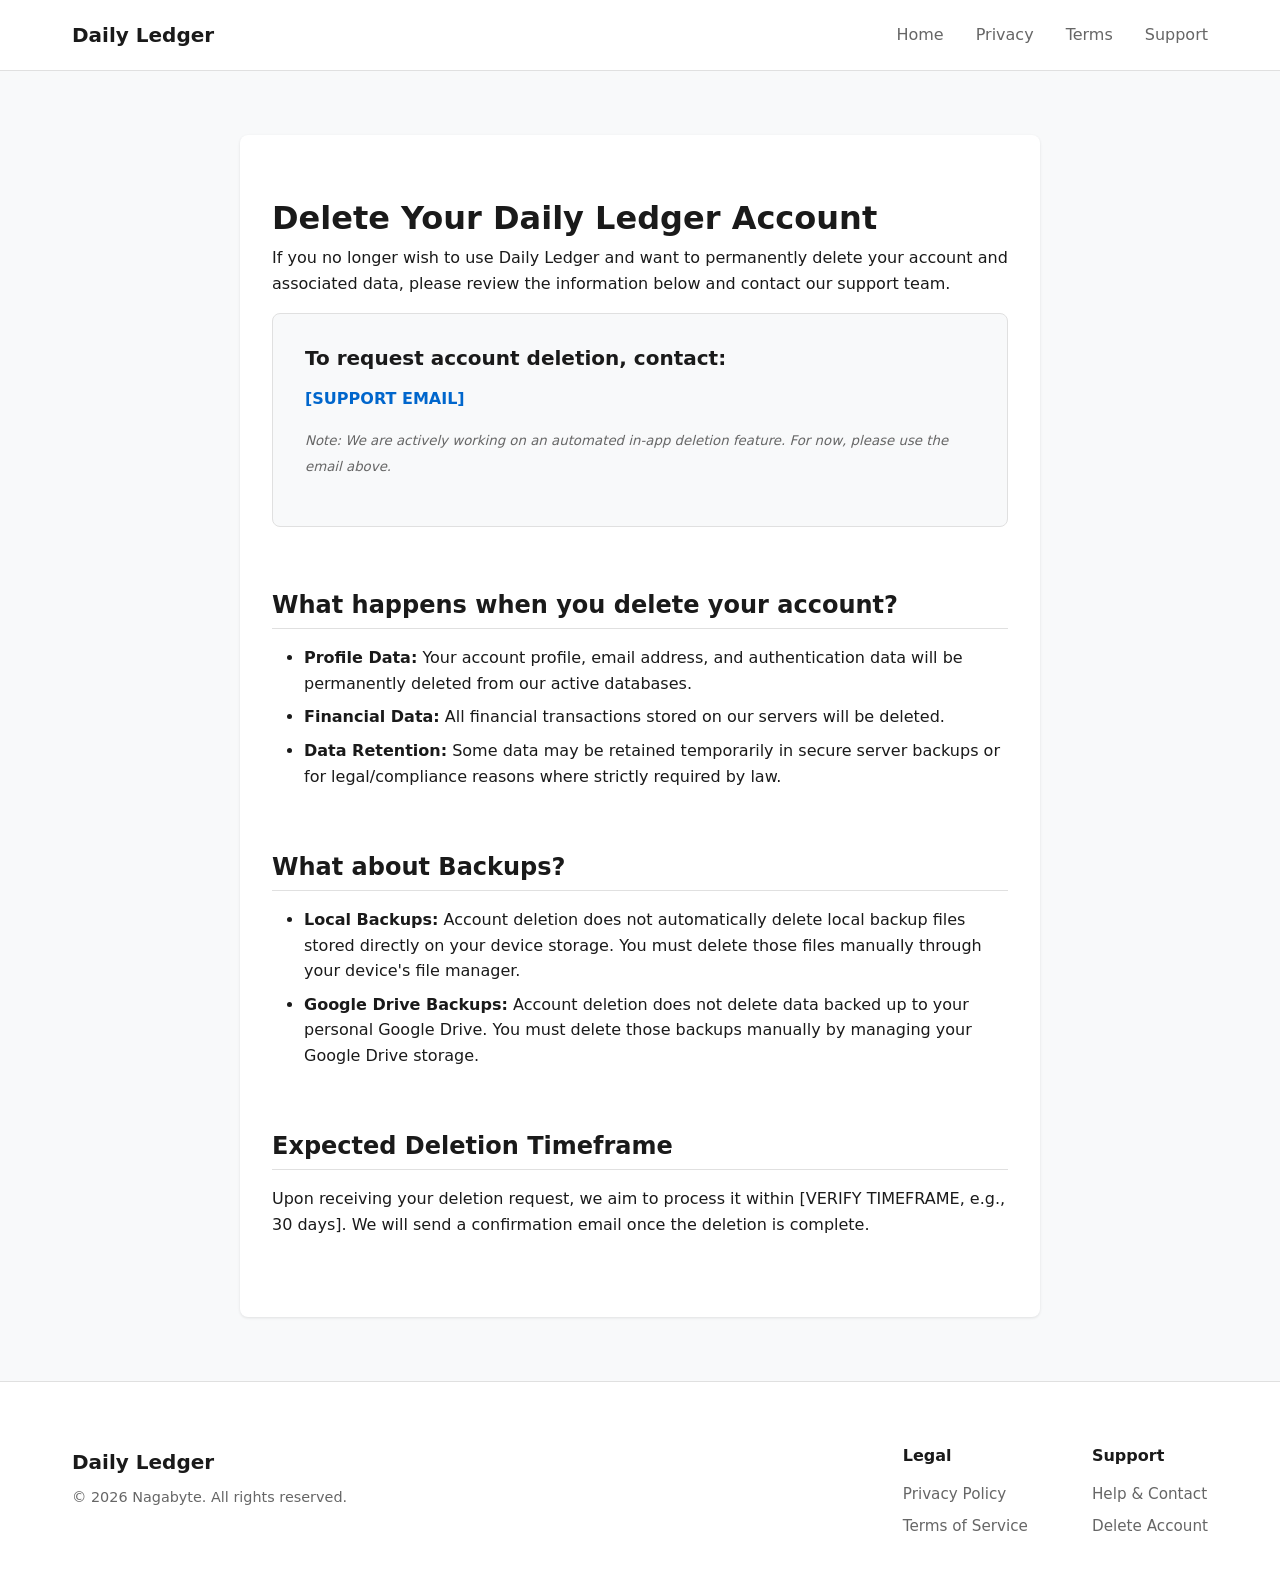
==== delete-account/index.html @ 7e6580b1 "first commit" ====
<!DOCTYPE html>
<html lang="en">
<head>
    <meta charset="UTF-8">
    <meta name="viewport" content="width=device-width, initial-scale=1.0">
    <title>Delete Your Daily Ledger Account</title>
    <meta name="description" content="Instructions for deleting your Daily Ledger account.">
    <link rel="stylesheet" href="/assets/css/style.css">
</head>
<body>
    <header class="header">
        <div class="container header-content">
            <a href="/" class="logo">Daily Ledger</a>
            <nav class="nav-desktop">
                <a href="/">Home</a>
                <a href="/privacy/">Privacy</a>
                <a href="/terms/">Terms</a>
                <a href="/support/">Support</a>
            </nav>
            <button class="mobile-menu-btn" aria-label="Toggle menu" id="mobile-menu-btn">
                <svg width="24" height="24" viewBox="0 0 24 24" fill="none" stroke="currentColor" stroke-width="2" stroke-linecap="round" stroke-linejoin="round"><line x1="3" y1="12" x2="21" y2="12"></line><line x1="3" y1="6" x2="21" y2="6"></line><line x1="3" y1="18" x2="21" y2="18"></line></svg>
            </button>
        </div>
        <nav class="nav-mobile" id="nav-mobile">
            <a href="/">Home</a>
            <a href="/privacy/">Privacy</a>
            <a href="/terms/">Terms</a>
            <a href="/support/">Support</a>
        </nav>
    </header>

    <main class="container">
        <article class="document-content">
            <h1>Delete Your Daily Ledger Account</h1>
            
            <p>If you no longer wish to use Daily Ledger and want to permanently delete your account and associated data, please review the information below and contact our support team.</p>
            
            <div class="contact-block">
                <h3>To request account deletion, contact:</h3>
                <p><strong><a href="mailto:[SUPPORT EMAIL]">[SUPPORT EMAIL]</a></strong></p>
                <p class="text-muted"><small><em>Note: We are actively working on an automated in-app deletion feature. For now, please use the email above.</em></small></p>
            </div>

            <h2>What happens when you delete your account?</h2>
            
            <ul>
                <li><strong>Profile Data:</strong> Your account profile, email address, and authentication data will be permanently deleted from our active databases.</li>
                <li><strong>Financial Data:</strong> All financial transactions stored on our servers will be deleted.</li>
                <li><strong>Data Retention:</strong> Some data may be retained temporarily in secure server backups or for legal/compliance reasons where strictly required by law.</li>
            </ul>

            <h2>What about Backups?</h2>
            
            <ul>
                <li><strong>Local Backups:</strong> Account deletion does not automatically delete local backup files stored directly on your device storage. You must delete those files manually through your device's file manager.</li>
                <li><strong>Google Drive Backups:</strong> Account deletion does not delete data backed up to your personal Google Drive. You must delete those backups manually by managing your Google Drive storage.</li>
            </ul>

            <h2>Expected Deletion Timeframe</h2>
            <p>Upon receiving your deletion request, we aim to process it within [VERIFY TIMEFRAME, e.g., 30 days]. We will send a confirmation email once the deletion is complete.</p>
        </article>
    </main>

    <footer class="footer">
        <div class="container footer-content">
            <div class="footer-brand">
                <div class="logo">Daily Ledger</div>
                <p class="copyright">&copy; <span id="current-year">2026</span> Nagabyte. All rights reserved.</p>
            </div>
            <div class="footer-links">
                <div class="link-group">
                    <h4>Legal</h4>
                    <a href="/privacy/">Privacy Policy</a>
                    <a href="/terms/">Terms of Service</a>
                </div>
                <div class="link-group">
                    <h4>Support</h4>
                    <a href="/support/">Help & Contact</a>
                    <a href="/delete-account/">Delete Account</a>
                </div>
            </div>
        </div>
    </footer>
    <script src="/assets/js/main.js"></script>
</body>
</html>
---- assets/css/style.css ----
:root {
    /* Color Palette */
    --primary: #0066cc;
    --primary-hover: #0052a3;
    --background: #f8f9fa;
    --surface: #ffffff;
    --text: #1a1a1a;
    --text-muted: #666666;
    --border: #e0e0e0;
    
    /* Typography */
    --font-sans: 'Inter', system-ui, -apple-system, BlinkMacSystemFont, "Segoe UI", sans-serif;
    
    /* Spacing */
    --space-sm: 0.5rem;
    --space-md: 1rem;
    --space-lg: 2rem;
    --space-xl: 4rem;
    
    /* Effects */
    --shadow-sm: 0 1px 3px rgba(0,0,0,0.1);
    --shadow-md: 0 4px 6px rgba(0,0,0,0.05);
    --radius-sm: 4px;
    --radius-md: 8px;
    --radius-lg: 16px;
}

/* Reset & Base */
* {
    box-sizing: border-box;
    margin: 0;
    padding: 0;
}

body {
    font-family: var(--font-sans);
    color: var(--text);
    background-color: var(--background);
    line-height: 1.6;
    -webkit-font-smoothing: antialiased;
    display: flex;
    flex-direction: column;
    min-height: 100vh;
}

main {
    flex: 1;
}

/* Typography */
h1, h2, h3, h4 {
    color: var(--text);
    font-weight: 600;
    line-height: 1.2;
    margin-bottom: var(--space-md);
}

h1 { font-size: 2.5rem; }
h2 { font-size: 2rem; margin-bottom: var(--space-lg); }
h3 { font-size: 1.25rem; }
p { margin-bottom: var(--space-md); }
a { color: var(--primary); text-decoration: none; }
a:hover { text-decoration: underline; }

.text-center { text-align: center; }
.text-muted { color: var(--text-muted); }

/* Layout */
.container {
    width: 100%;
    max-width: 1200px;
    margin: 0 auto;
    padding: 0 var(--space-lg);
}

.bg-surface {
    background-color: var(--surface);
}

/* Components */
.btn {
    display: inline-flex;
    align-items: center;
    justify-content: center;
    padding: 0.75rem 1.5rem;
    border-radius: var(--radius-md);
    font-weight: 500;
    text-decoration: none;
    transition: background-color 0.2s;
    cursor: pointer;
    border: none;
}

.btn:hover {
    text-decoration: none;
}

.btn-primary {
    background-color: var(--primary);
    color: white;
}

.btn-primary:hover {
    background-color: var(--primary-hover);
}

.icon {
    margin-right: 0.5rem;
}

.badge {
    background-color: var(--border);
    color: var(--text-muted);
    font-size: 0.75rem;
    padding: 0.2rem 0.5rem;
    border-radius: var(--radius-sm);
    vertical-align: middle;
}

/* Header & Navigation */
.header {
    background-color: var(--surface);
    border-bottom: 1px solid var(--border);
    position: sticky;
    top: 0;
    z-index: 100;
}

.header-content {
    display: flex;
    justify-content: space-between;
    align-items: center;
    height: 70px;
}

.logo {
    font-size: 1.25rem;
    font-weight: 700;
    color: var(--text);
    text-decoration: none;
}

.logo:hover {
    text-decoration: none;
}

.nav-desktop {
    display: flex;
    gap: var(--space-lg);
}

.nav-desktop a {
    color: var(--text-muted);
    font-weight: 500;
}

.nav-desktop a:hover {
    color: var(--text);
    text-decoration: none;
}

.mobile-menu-btn {
    display: none;
    background: none;
    border: none;
    color: var(--text);
    cursor: pointer;
    padding: 0.5rem;
}

.nav-mobile {
    display: none;
    background-color: var(--surface);
    border-top: 1px solid var(--border);
    padding: var(--space-md);
}

.nav-mobile.active {
    display: flex;
    flex-direction: column;
    gap: var(--space-md);
}

/* Hero Section */
.hero {
    display: grid;
    grid-template-columns: 1fr 1fr;
    gap: var(--space-xl);
    padding-top: var(--space-xl);
    padding-bottom: var(--space-xl);
    align-items: center;
}

.hero-content p {
    color: var(--text-muted);
    font-size: 1.1rem;
    margin-bottom: var(--space-lg);
}

.app-placeholder {
    width: 100%;
    max-width: 300px;
    height: 600px;
    background-color: var(--surface);
    border: 8px solid var(--text);
    border-radius: 40px;
    margin: 0 auto;
    box-shadow: var(--shadow-md);
    position: relative;
}

.app-placeholder-screen {
    position: absolute;
    top: 2%;
    left: 2%;
    right: 2%;
    bottom: 2%;
    background-color: var(--background);
    border-radius: 32px;
}

/* Features Grid */
.features {
    padding: var(--space-xl) 0;
}

.feature-grid {
    display: grid;
    grid-template-columns: repeat(auto-fill, minmax(250px, 1fr));
    gap: var(--space-lg);
}

.feature-card {
    background-color: var(--background);
    padding: var(--space-lg);
    border-radius: var(--radius-lg);
    border: 1px solid var(--border);
}

.feature-icon {
    font-size: 2rem;
    margin-bottom: var(--space-md);
}

.feature-card h3 {
    margin-bottom: var(--space-sm);
}

.feature-card p {
    color: var(--text-muted);
    font-size: 0.95rem;
    margin-bottom: 0;
}

/* Document/Legal Pages */
.document-content {
    max-width: 800px;
    margin: 0 auto;
    padding: var(--space-xl) var(--space-lg);
    background-color: var(--surface);
    box-shadow: var(--shadow-sm);
    border-radius: var(--radius-md);
    margin-top: var(--space-xl);
    margin-bottom: var(--space-xl);
}

.document-content h1 {
    font-size: 2rem;
    margin-bottom: var(--space-sm);
}

.document-content .last-updated {
    color: var(--text-muted);
    margin-bottom: var(--space-xl);
    font-size: 0.9rem;
}

.document-content h2 {
    font-size: 1.5rem;
    margin-top: var(--space-xl);
    margin-bottom: var(--space-md);
    padding-bottom: var(--space-sm);
    border-bottom: 1px solid var(--border);
}

.document-content ul, .document-content ol {
    margin-bottom: var(--space-md);
    padding-left: var(--space-lg);
}

.document-content li {
    margin-bottom: var(--space-sm);
}

/* Form Styles (Support/Contact) */
.contact-block {
    background-color: var(--background);
    padding: var(--space-lg);
    border-radius: var(--radius-md);
    margin-bottom: var(--space-md);
    border: 1px solid var(--border);
}

.contact-block h3 {
    margin-top: 0;
}

/* Footer */
.footer {
    background-color: var(--surface);
    border-top: 1px solid var(--border);
    padding: var(--space-xl) 0 var(--space-lg);
    margin-top: auto;
}

.footer-content {
    display: flex;
    justify-content: space-between;
    flex-wrap: wrap;
    gap: var(--space-xl);
}

.footer-brand .logo {
    display: block;
    margin-bottom: var(--space-sm);
}

.footer-brand .copyright {
    color: var(--text-muted);
    font-size: 0.9rem;
}

.footer-links {
    display: flex;
    gap: var(--space-xl);
}

.link-group h4 {
    font-size: 1rem;
    margin-bottom: var(--space-md);
}

.link-group a {
    display: block;
    color: var(--text-muted);
    margin-bottom: var(--space-sm);
    font-size: 0.95rem;
}

.link-group a:hover {
    color: var(--text);
}

/* Responsive */
@media (max-width: 768px) {
    .nav-desktop {
        display: none;
    }
    
    .mobile-menu-btn {
        display: block;
    }
    
    .hero {
        grid-template-columns: 1fr;
        text-align: center;
        gap: var(--space-lg);
    }
    
    .hero-content h1 {
        font-size: 2rem;
    }
    
    .cta-container {
        justify-content: center;
    }
    
    .footer-content {
        flex-direction: column;
        gap: var(--space-lg);
    }
    
    .footer-links {
        flex-direction: column;
        gap: var(--space-lg);
    }
}
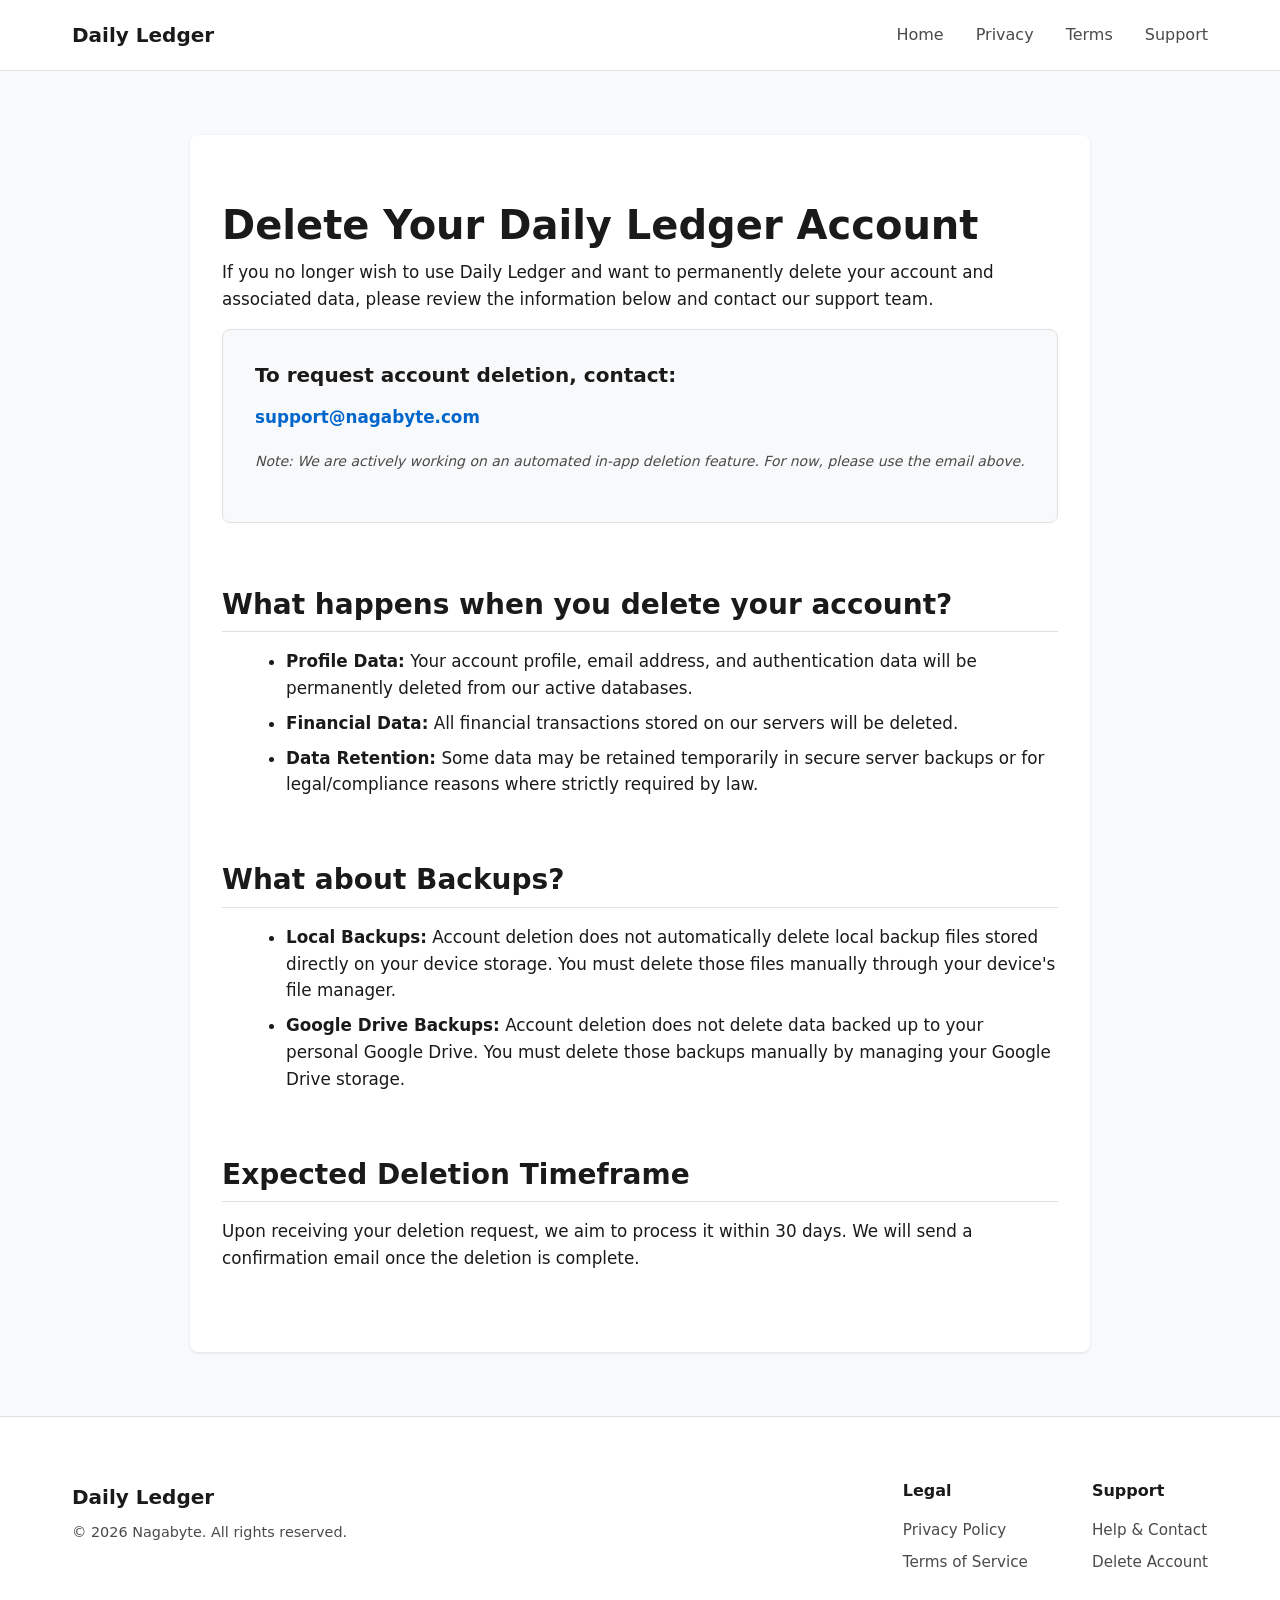
==== commit b8b9db19: "docs updated" ====
--- a/delete-account/index.html
+++ b/delete-account/index.html
@@ -5,6 +5,7 @@
     <meta name="viewport" content="width=device-width, initial-scale=1.0">
     <title>Delete Your Daily Ledger Account</title>
     <meta name="description" content="Instructions for deleting your Daily Ledger account.">
+    <link rel="canonical" href="https://dailyledger.nagabyte.com/delete-account/">
     <link rel="stylesheet" href="/assets/css/style.css">
 </head>
 <body>
@@ -37,7 +38,7 @@
             
             <div class="contact-block">
                 <h3>To request account deletion, contact:</h3>
-                <p><strong><a href="mailto:[SUPPORT EMAIL]">[SUPPORT EMAIL]</a></strong></p>
+                <p><strong><a href="mailto:support@nagabyte.com">support@nagabyte.com</a></strong></p>
                 <p class="text-muted"><small><em>Note: We are actively working on an automated in-app deletion feature. For now, please use the email above.</em></small></p>
             </div>
 
@@ -57,7 +58,7 @@
             </ul>
 
             <h2>Expected Deletion Timeframe</h2>
-            <p>Upon receiving your deletion request, we aim to process it within [VERIFY TIMEFRAME, e.g., 30 days]. We will send a confirmation email once the deletion is complete.</p>
+            <p>Upon receiving your deletion request, we aim to process it within 30 days. We will send a confirmation email once the deletion is complete.</p>
         </article>
     </main>
 
--- a/assets/css/style.css
+++ b/assets/css/style.css
@@ -5,7 +5,7 @@
     --background: #f8f9fa;
     --surface: #ffffff;
     --text: #1a1a1a;
-    --text-muted: #666666;
+    --text-muted: #4a4a4a;
     --border: #e0e0e0;
     
     /* Typography */
@@ -51,14 +51,14 @@
 h1, h2, h3, h4 {
     color: var(--text);
     font-weight: 600;
-    line-height: 1.2;
-    margin-bottom: var(--space-md);
-}
-
-h1 { font-size: 2.5rem; }
-h2 { font-size: 2rem; margin-bottom: var(--space-lg); }
+    line-height: 1.3;
+    margin-bottom: var(--space-md);
+}
+
+h1 { font-size: 2.25rem; }
+h2 { font-size: 1.75rem; margin-top: var(--space-xl); border-bottom: 1px solid var(--border); padding-bottom: 0.5rem; }
 h3 { font-size: 1.25rem; }
-p { margin-bottom: var(--space-md); }
+p { margin-bottom: var(--space-md); font-size: 1.05rem; }
 a { color: var(--primary); text-decoration: none; }
 a:hover { text-decoration: underline; }
 
@@ -154,7 +154,8 @@
     font-weight: 500;
 }
 
-.nav-desktop a:hover {
+.nav-desktop a:hover,
+.nav-desktop a.active {
     color: var(--text);
     text-decoration: none;
 }
@@ -179,6 +180,11 @@
     display: flex;
     flex-direction: column;
     gap: var(--space-md);
+}
+
+.nav-mobile a.active {
+    color: var(--primary);
+    font-weight: 600;
 }
 
 /* Hero Section */
@@ -191,6 +197,11 @@
     align-items: center;
 }
 
+.hero-content h1 {
+    border-bottom: none;
+    margin-top: 0;
+}
+
 .hero-content p {
     color: var(--text-muted);
     font-size: 1.1rem;
@@ -224,6 +235,11 @@
     padding: var(--space-xl) 0;
 }
 
+.features h2 {
+    border-bottom: none;
+    margin-top: 0;
+}
+
 .feature-grid {
     display: grid;
     grid-template-columns: repeat(auto-fill, minmax(250px, 1fr));
@@ -254,7 +270,7 @@
 
 /* Document/Legal Pages */
 .document-content {
-    max-width: 800px;
+    max-width: 900px;
     margin: 0 auto;
     padding: var(--space-xl) var(--space-lg);
     background-color: var(--surface);
@@ -265,31 +281,76 @@
 }
 
 .document-content h1 {
-    font-size: 2rem;
-    margin-bottom: var(--space-sm);
+    font-size: 2.5rem;
+    margin-bottom: var(--space-sm);
+    border-bottom: none;
+    margin-top: 0;
 }
 
 .document-content .last-updated {
     color: var(--text-muted);
     margin-bottom: var(--space-xl);
-    font-size: 0.9rem;
-}
-
-.document-content h2 {
-    font-size: 1.5rem;
-    margin-top: var(--space-xl);
-    margin-bottom: var(--space-md);
-    padding-bottom: var(--space-sm);
+    font-size: 0.95rem;
+}
+
+.document-content ul, .document-content ol {
+    margin-bottom: var(--space-md);
+    padding-left: var(--space-xl);
+}
+
+.document-content li {
+    margin-bottom: var(--space-sm);
+    font-size: 1.05rem;
+}
+
+/* Table of Contents */
+.toc {
+    background-color: var(--background);
+    padding: var(--space-md) var(--space-lg);
+    border-radius: var(--radius-md);
+    border: 1px solid var(--border);
+    margin-bottom: var(--space-xl);
+}
+
+.toc strong {
+    display: block;
+    margin-bottom: var(--space-sm);
+    font-size: 1.1rem;
+}
+
+.toc nav {
+    display: flex;
+    flex-wrap: wrap;
+    gap: 0.5rem 1rem;
+}
+
+.toc nav a {
+    font-size: 0.95rem;
+    color: var(--primary);
+}
+
+/* Tables */
+.table-responsive {
+    overflow-x: auto;
+    margin-bottom: var(--space-md);
+}
+
+.services-table {
+    width: 100%;
+    border-collapse: collapse;
+    margin-top: var(--space-sm);
+}
+
+.services-table th, 
+.services-table td {
+    padding: 0.75rem 1rem;
+    text-align: left;
     border-bottom: 1px solid var(--border);
 }
 
-.document-content ul, .document-content ol {
-    margin-bottom: var(--space-md);
-    padding-left: var(--space-lg);
-}
-
-.document-content li {
-    margin-bottom: var(--space-sm);
+.services-table th {
+    background-color: var(--background);
+    font-weight: 600;
 }
 
 /* Form Styles (Support/Contact) */
@@ -303,6 +364,7 @@
 
 .contact-block h3 {
     margin-top: 0;
+    border-bottom: none;
 }
 
 /* Footer */
@@ -384,4 +446,14 @@
         flex-direction: column;
         gap: var(--space-lg);
     }
-}
+    
+    .document-content {
+        padding: var(--space-lg) var(--space-md);
+        margin-top: var(--space-md);
+        margin-bottom: var(--space-md);
+    }
+    
+    h2 {
+        font-size: 1.5rem;
+    }
+}
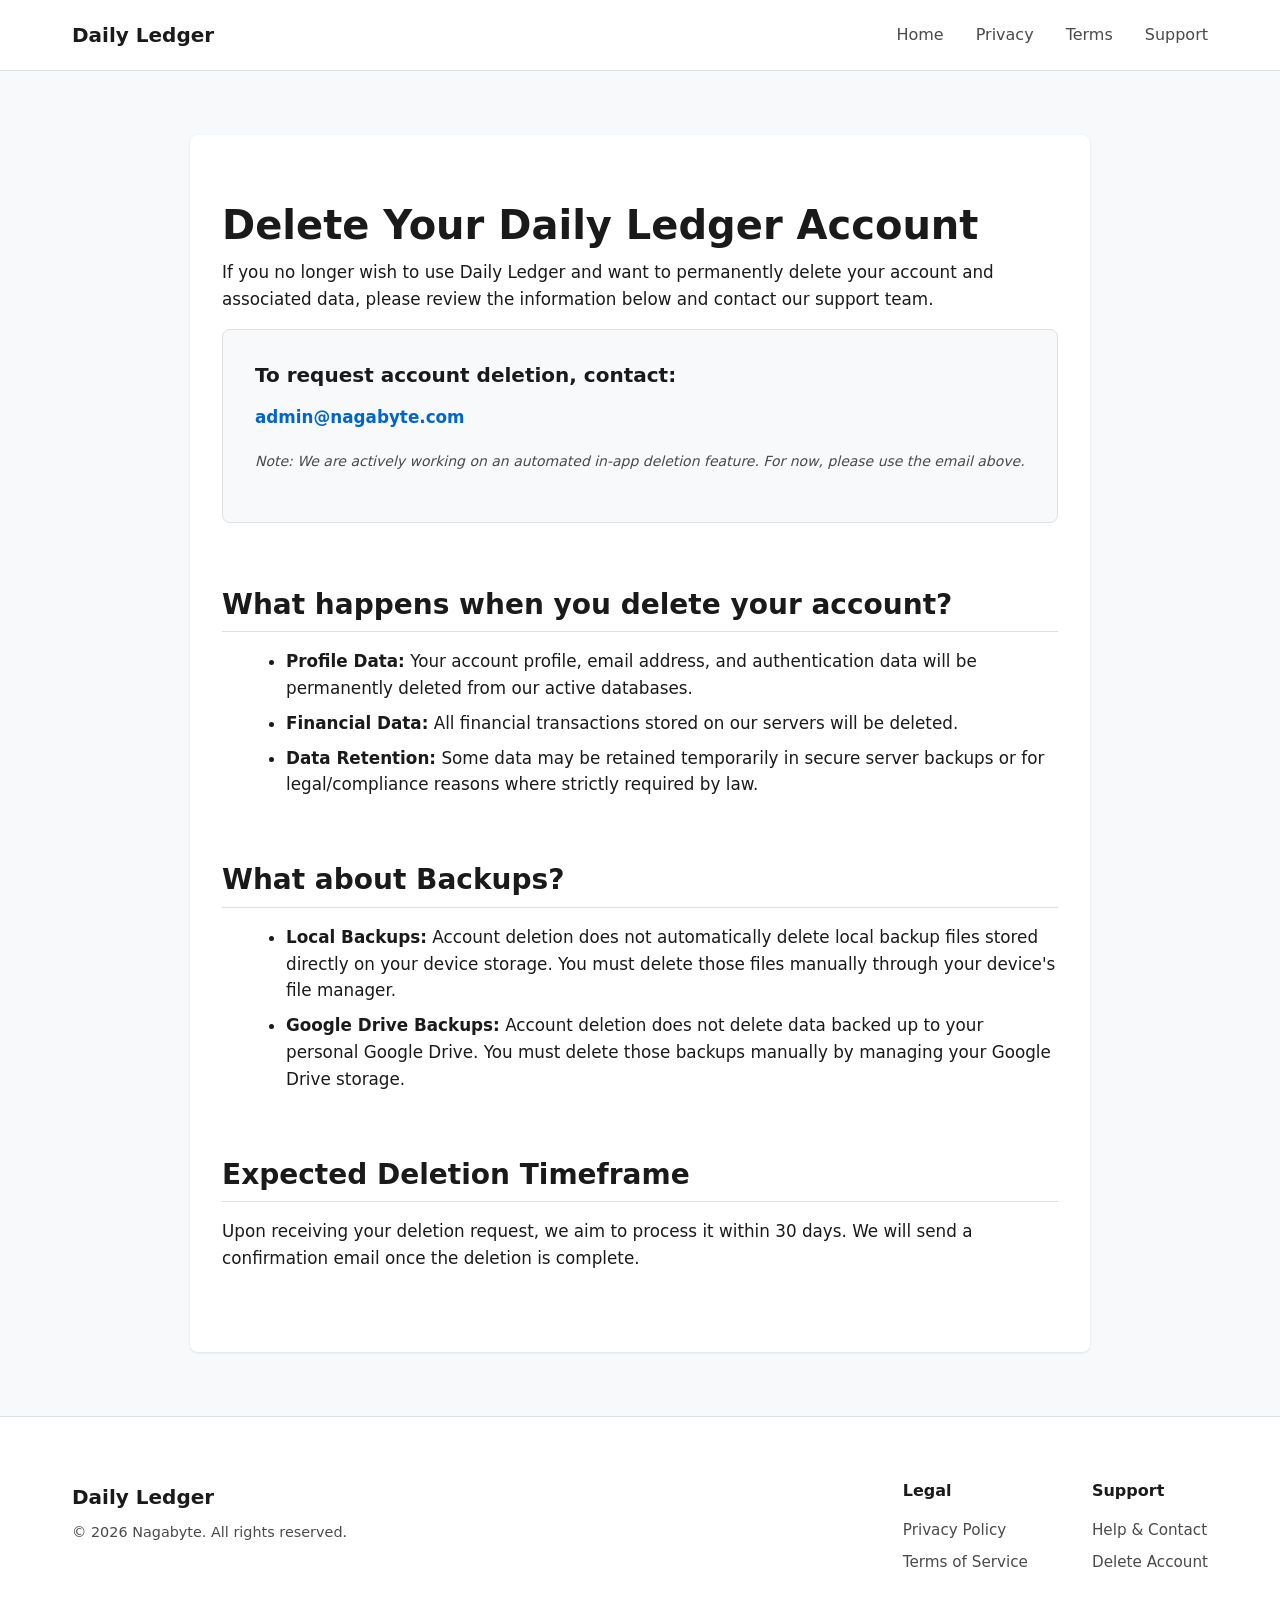
==== commit 51031a56: "updated email" ====
--- a/delete-account/index.html
+++ b/delete-account/index.html
@@ -1,5 +1,6 @@
 <!DOCTYPE html>
 <html lang="en">
+
 <head>
     <meta charset="UTF-8">
     <meta name="viewport" content="width=device-width, initial-scale=1.0">
@@ -8,6 +9,7 @@
     <link rel="canonical" href="https://dailyledger.nagabyte.com/delete-account/">
     <link rel="stylesheet" href="/assets/css/style.css">
 </head>
+
 <body>
     <header class="header">
         <div class="container header-content">
@@ -19,7 +21,12 @@
                 <a href="/support/">Support</a>
             </nav>
             <button class="mobile-menu-btn" aria-label="Toggle menu" id="mobile-menu-btn">
-                <svg width="24" height="24" viewBox="0 0 24 24" fill="none" stroke="currentColor" stroke-width="2" stroke-linecap="round" stroke-linejoin="round"><line x1="3" y1="12" x2="21" y2="12"></line><line x1="3" y1="6" x2="21" y2="6"></line><line x1="3" y1="18" x2="21" y2="18"></line></svg>
+                <svg width="24" height="24" viewBox="0 0 24 24" fill="none" stroke="currentColor" stroke-width="2"
+                    stroke-linecap="round" stroke-linejoin="round">
+                    <line x1="3" y1="12" x2="21" y2="12"></line>
+                    <line x1="3" y1="6" x2="21" y2="6"></line>
+                    <line x1="3" y1="18" x2="21" y2="18"></line>
+                </svg>
             </button>
         </div>
         <nav class="nav-mobile" id="nav-mobile">
@@ -33,32 +40,42 @@
     <main class="container">
         <article class="document-content">
             <h1>Delete Your Daily Ledger Account</h1>
-            
-            <p>If you no longer wish to use Daily Ledger and want to permanently delete your account and associated data, please review the information below and contact our support team.</p>
-            
+
+            <p>If you no longer wish to use Daily Ledger and want to permanently delete your account and associated
+                data, please review the information below and contact our support team.</p>
+
             <div class="contact-block">
                 <h3>To request account deletion, contact:</h3>
-                <p><strong><a href="mailto:support@nagabyte.com">support@nagabyte.com</a></strong></p>
-                <p class="text-muted"><small><em>Note: We are actively working on an automated in-app deletion feature. For now, please use the email above.</em></small></p>
+                <p><strong><a href="mailto:admin@nagabyte.com">admin@nagabyte.com</a></strong></p>
+                <p class="text-muted"><small><em>Note: We are actively working on an automated in-app deletion feature.
+                            For now, please use the email above.</em></small></p>
             </div>
 
             <h2>What happens when you delete your account?</h2>
-            
+
             <ul>
-                <li><strong>Profile Data:</strong> Your account profile, email address, and authentication data will be permanently deleted from our active databases.</li>
-                <li><strong>Financial Data:</strong> All financial transactions stored on our servers will be deleted.</li>
-                <li><strong>Data Retention:</strong> Some data may be retained temporarily in secure server backups or for legal/compliance reasons where strictly required by law.</li>
+                <li><strong>Profile Data:</strong> Your account profile, email address, and authentication data will be
+                    permanently deleted from our active databases.</li>
+                <li><strong>Financial Data:</strong> All financial transactions stored on our servers will be deleted.
+                </li>
+                <li><strong>Data Retention:</strong> Some data may be retained temporarily in secure server backups or
+                    for legal/compliance reasons where strictly required by law.</li>
             </ul>
 
             <h2>What about Backups?</h2>
-            
+
             <ul>
-                <li><strong>Local Backups:</strong> Account deletion does not automatically delete local backup files stored directly on your device storage. You must delete those files manually through your device's file manager.</li>
-                <li><strong>Google Drive Backups:</strong> Account deletion does not delete data backed up to your personal Google Drive. You must delete those backups manually by managing your Google Drive storage.</li>
+                <li><strong>Local Backups:</strong> Account deletion does not automatically delete local backup files
+                    stored directly on your device storage. You must delete those files manually through your device's
+                    file manager.</li>
+                <li><strong>Google Drive Backups:</strong> Account deletion does not delete data backed up to your
+                    personal Google Drive. You must delete those backups manually by managing your Google Drive storage.
+                </li>
             </ul>
 
             <h2>Expected Deletion Timeframe</h2>
-            <p>Upon receiving your deletion request, we aim to process it within 30 days. We will send a confirmation email once the deletion is complete.</p>
+            <p>Upon receiving your deletion request, we aim to process it within 30 days. We will send a confirmation
+                email once the deletion is complete.</p>
         </article>
     </main>
 
@@ -84,4 +101,5 @@
     </footer>
     <script src="/assets/js/main.js"></script>
 </body>
-</html>
+
+</html>
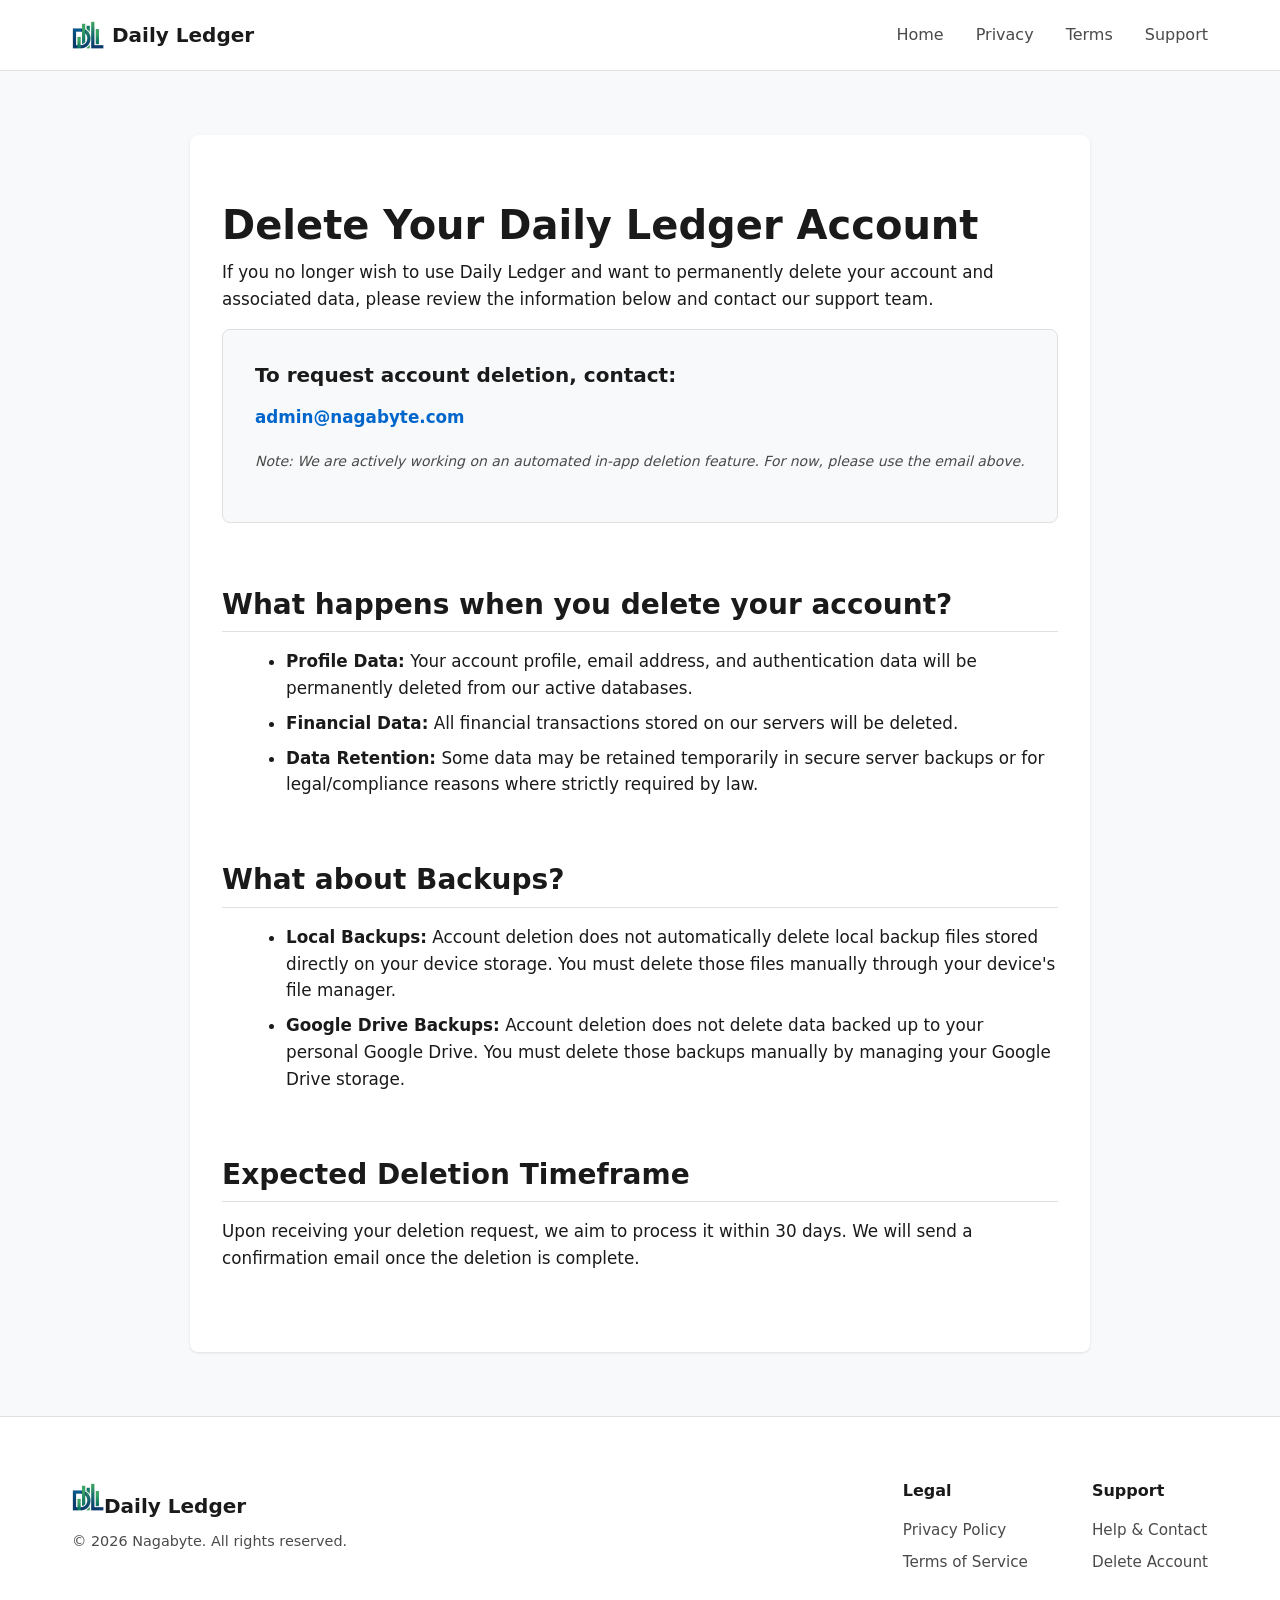
==== commit f8f5b0ba: "app logo fix" ====
--- a/delete-account/index.html
+++ b/delete-account/index.html
@@ -8,12 +8,13 @@
     <meta name="description" content="Instructions for deleting your Daily Ledger account.">
     <link rel="canonical" href="https://dailyledger.nagabyte.com/delete-account/">
     <link rel="stylesheet" href="/assets/css/style.css">
+    <link rel="icon" href="/assets/images/app_logo.png">
 </head>
 
 <body>
     <header class="header">
         <div class="container header-content">
-            <a href="/" class="logo">Daily Ledger</a>
+            <a href="/" class="logo"><img src="/assets/images/app_logo.png" alt="Daily Ledger Logo" width="32" height="32">Daily Ledger</a>
             <nav class="nav-desktop">
                 <a href="/">Home</a>
                 <a href="/privacy/">Privacy</a>
@@ -82,7 +83,7 @@
     <footer class="footer">
         <div class="container footer-content">
             <div class="footer-brand">
-                <div class="logo">Daily Ledger</div>
+                <div class="logo"><img src="/assets/images/app_logo.png" alt="Daily Ledger Logo" width="32" height="32">Daily Ledger</div>
                 <p class="copyright">&copy; <span id="current-year">2026</span> Nagabyte. All rights reserved.</p>
             </div>
             <div class="footer-links">
--- a/assets/css/style.css
+++ b/assets/css/style.css
@@ -138,6 +138,9 @@
     font-weight: 700;
     color: var(--text);
     text-decoration: none;
+    display: flex;
+    align-items: center;
+    gap: 8px;
 }
 
 .logo:hover {
@@ -319,9 +322,9 @@
 }
 
 .toc nav {
-    display: flex;
-    flex-wrap: wrap;
-    gap: 0.5rem 1rem;
+    display: grid;
+    grid-template-columns: repeat(auto-fit, minmax(250px, 1fr));
+    gap: 0.75rem 1rem;
 }
 
 .toc nav a {
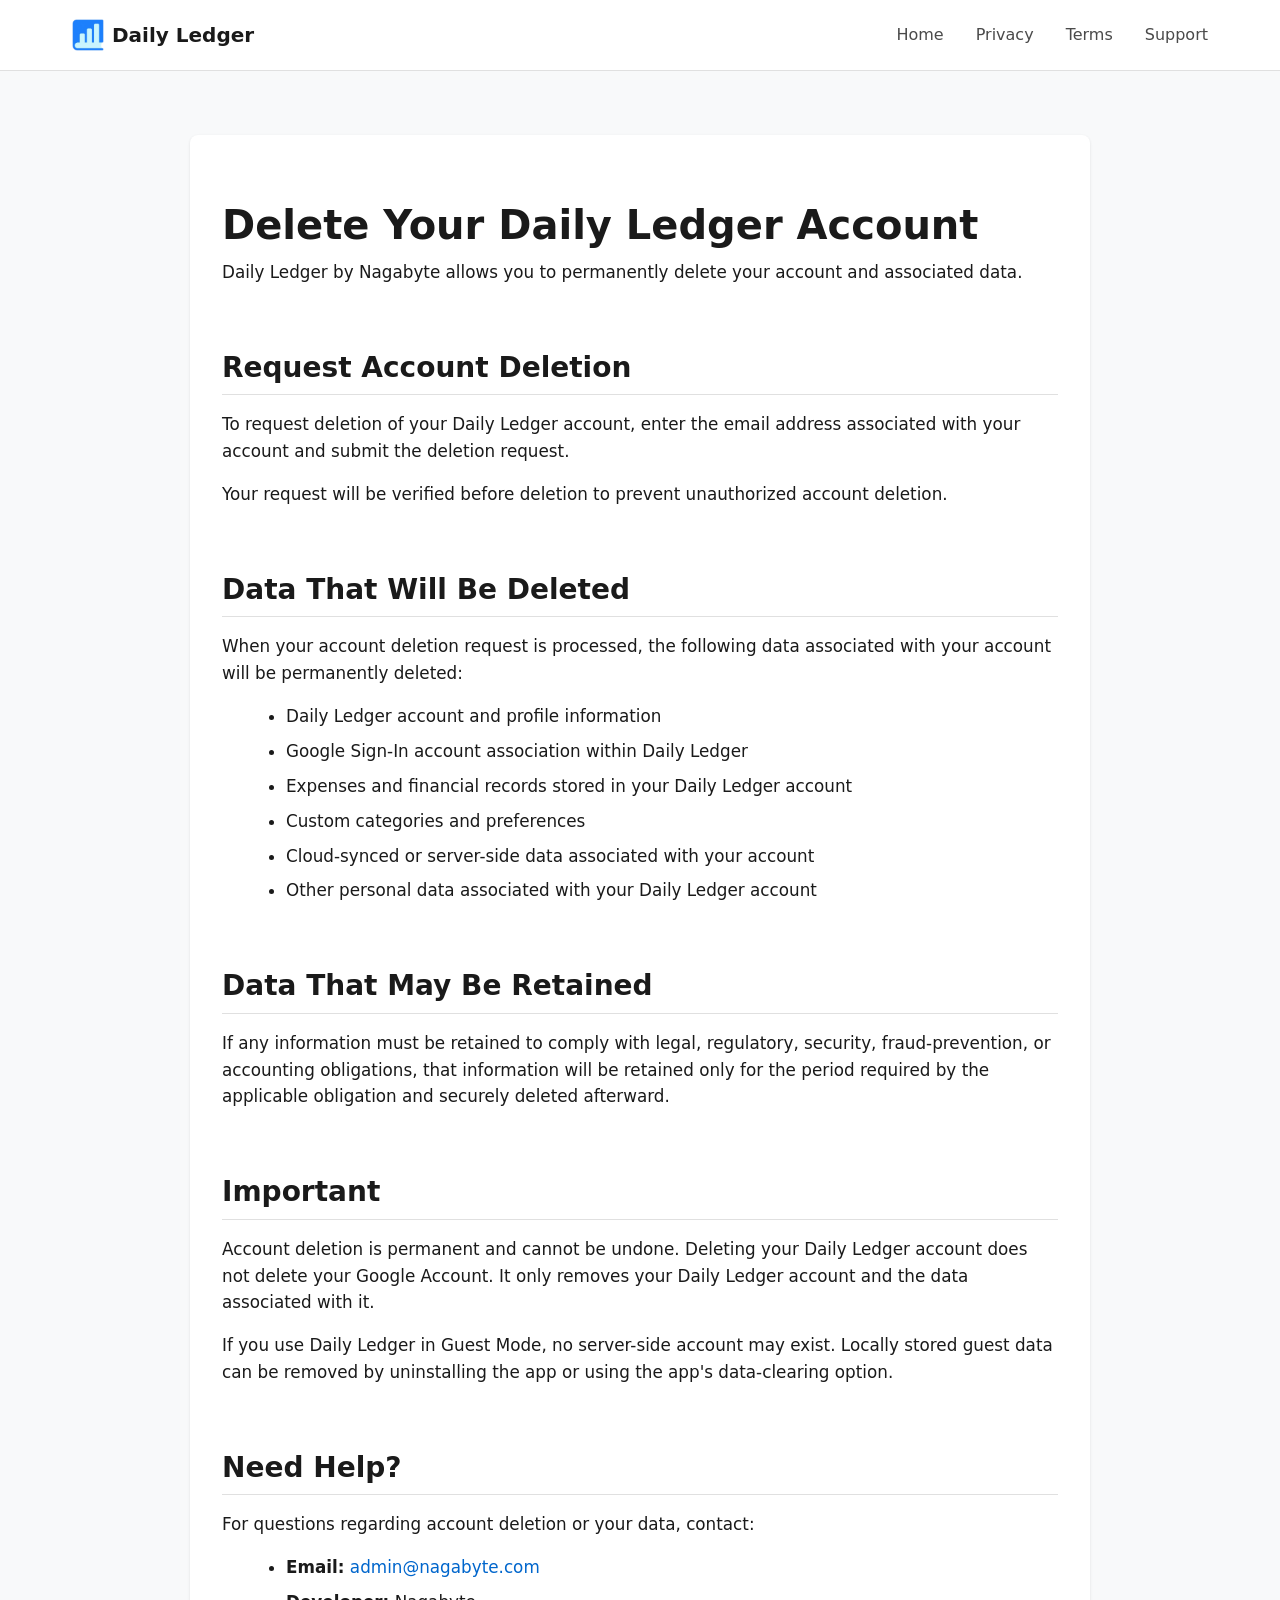
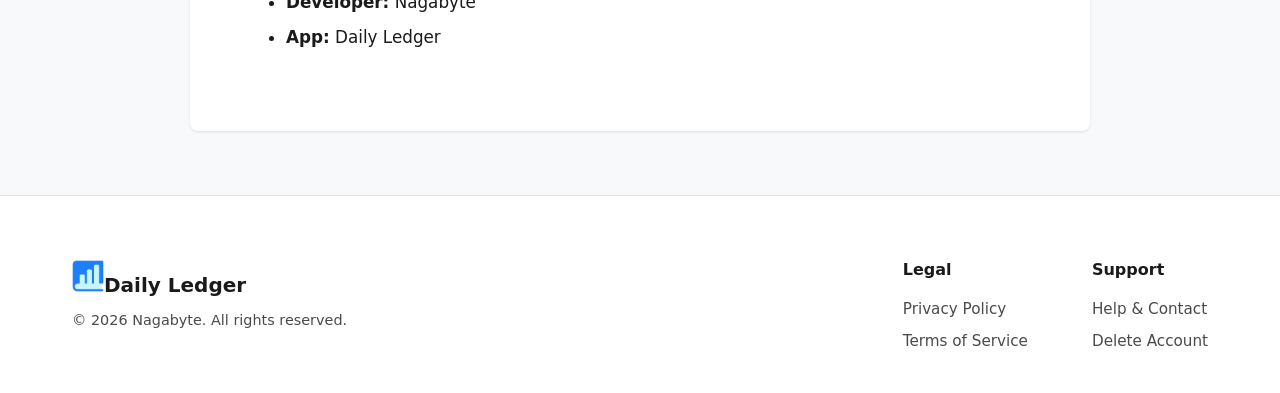
==== commit bfca0474: "delete account" ====
--- a/delete-account/index.html
+++ b/delete-account/index.html
@@ -42,41 +42,37 @@
         <article class="document-content">
             <h1>Delete Your Daily Ledger Account</h1>
 
-            <p>If you no longer wish to use Daily Ledger and want to permanently delete your account and associated
-                data, please review the information below and contact our support team.</p>
+            <p>Daily Ledger by Nagabyte allows you to permanently delete your account and associated data.</p>
 
-            <div class="contact-block">
-                <h3>To request account deletion, contact:</h3>
-                <p><strong><a href="mailto:admin@nagabyte.com">admin@nagabyte.com</a></strong></p>
-                <p class="text-muted"><small><em>Note: We are actively working on an automated in-app deletion feature.
-                            For now, please use the email above.</em></small></p>
-            </div>
+            <h2>Request Account Deletion</h2>
+            <p>To request deletion of your Daily Ledger account, enter the email address associated with your account and submit the deletion request.</p>
+            <p>Your request will be verified before deletion to prevent unauthorized account deletion.</p>
 
-            <h2>What happens when you delete your account?</h2>
-
+            <h2>Data That Will Be Deleted</h2>
+            <p>When your account deletion request is processed, the following data associated with your account will be permanently deleted:</p>
             <ul>
-                <li><strong>Profile Data:</strong> Your account profile, email address, and authentication data will be
-                    permanently deleted from our active databases.</li>
-                <li><strong>Financial Data:</strong> All financial transactions stored on our servers will be deleted.
-                </li>
-                <li><strong>Data Retention:</strong> Some data may be retained temporarily in secure server backups or
-                    for legal/compliance reasons where strictly required by law.</li>
+                <li>Daily Ledger account and profile information</li>
+                <li>Google Sign-In account association within Daily Ledger</li>
+                <li>Expenses and financial records stored in your Daily Ledger account</li>
+                <li>Custom categories and preferences</li>
+                <li>Cloud-synced or server-side data associated with your account</li>
+                <li>Other personal data associated with your Daily Ledger account</li>
             </ul>
 
-            <h2>What about Backups?</h2>
+            <h2>Data That May Be Retained</h2>
+            <p>If any information must be retained to comply with legal, regulatory, security, fraud-prevention, or accounting obligations, that information will be retained only for the period required by the applicable obligation and securely deleted afterward.</p>
 
+            <h2>Important</h2>
+            <p>Account deletion is permanent and cannot be undone. Deleting your Daily Ledger account does not delete your Google Account. It only removes your Daily Ledger account and the data associated with it.</p>
+            <p>If you use Daily Ledger in Guest Mode, no server-side account may exist. Locally stored guest data can be removed by uninstalling the app or using the app's data-clearing option.</p>
+
+            <h2>Need Help?</h2>
+            <p>For questions regarding account deletion or your data, contact:</p>
             <ul>
-                <li><strong>Local Backups:</strong> Account deletion does not automatically delete local backup files
-                    stored directly on your device storage. You must delete those files manually through your device's
-                    file manager.</li>
-                <li><strong>Google Drive Backups:</strong> Account deletion does not delete data backed up to your
-                    personal Google Drive. You must delete those backups manually by managing your Google Drive storage.
-                </li>
+                <li><strong>Email:</strong> <a href="mailto:admin@nagabyte.com">admin@nagabyte.com</a></li>
+                <li><strong>Developer:</strong> Nagabyte</li>
+                <li><strong>App:</strong> Daily Ledger</li>
             </ul>
-
-            <h2>Expected Deletion Timeframe</h2>
-            <p>Upon receiving your deletion request, we aim to process it within 30 days. We will send a confirmation
-                email once the deletion is complete.</p>
         </article>
     </main>
 
